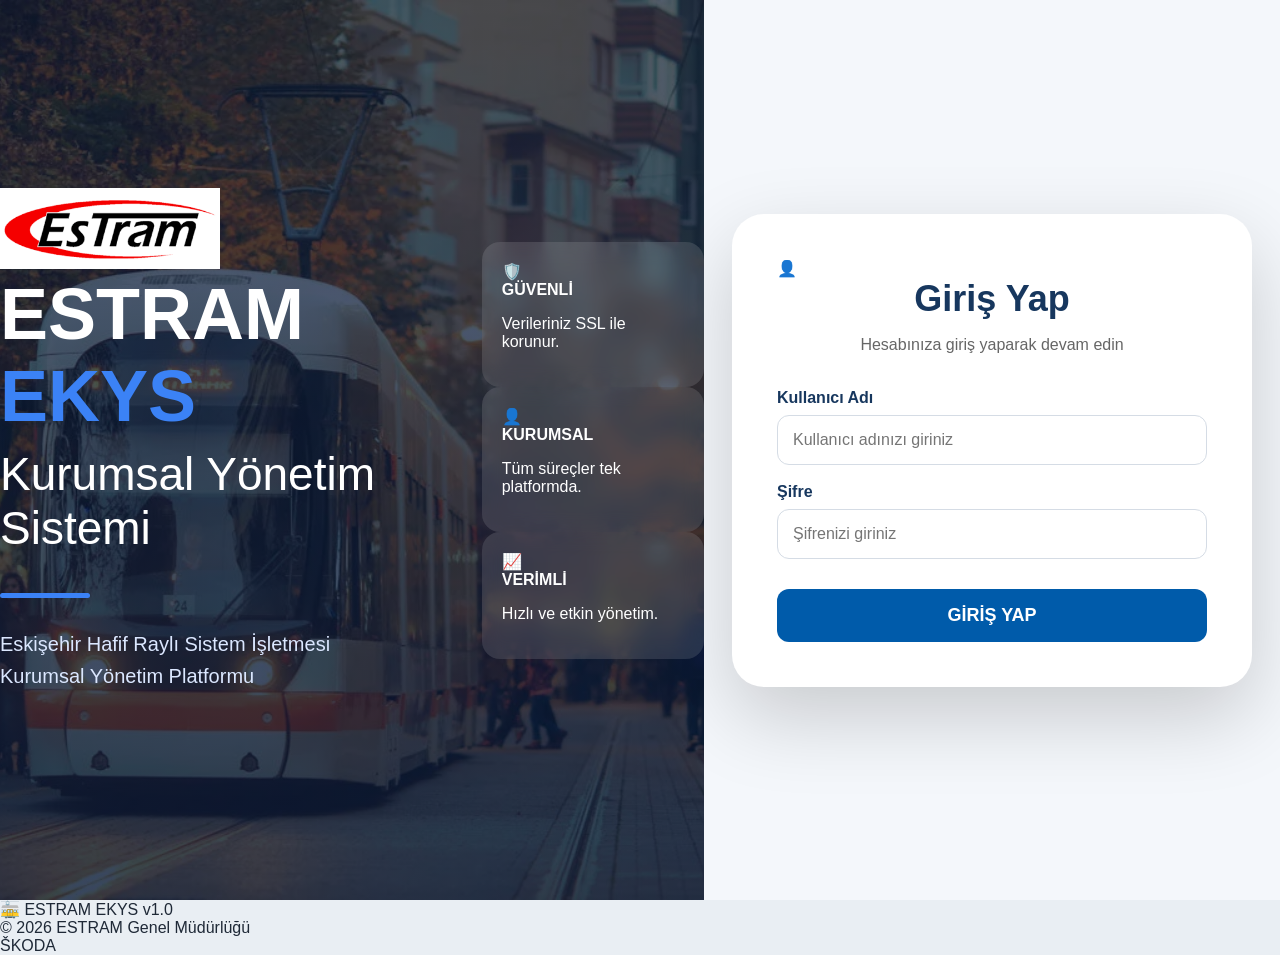
==== index.html @ 68ff5a72 "Revise login page structure and content Updated the layout and content of the login page, including " ====
<!DOCTYPE html>
<html lang="tr">

<head>

    <meta charset="UTF-8">
    <meta name="viewport" content="width=device-width, initial-scale=1.0">

    <title>ESTRAM Kurumsal Yönetim Sistemi</title>

    <link rel="stylesheet" href="style.css">

</head>

<body>

<div class="login-page">

    <!-- SOL TARAF -->

    <div class="login-left">

        <div class="overlay"></div>

        <div class="left-content">

            <img src="Estram.png" class="login-logo">

            <h1>
                ESTRAM
                <span>EKYS</span>
            </h1>

            <h2>Kurumsal Yönetim Sistemi</h2>

            <div class="blue-line"></div>

            <p>

                Eskişehir Hafif Raylı Sistem İşletmesi
                <br>
                Kurumsal Yönetim Platformu

            </p>

        </div>

        <div class="feature-bar">

            <div class="feature">

                <div class="icon">🛡️</div>

                <div>

                    <strong>GÜVENLİ</strong>

                    <p>Verileriniz SSL ile korunur.</p>

                </div>

            </div>

            <div class="feature">

                <div class="icon">👤</div>

                <div>

                    <strong>KURUMSAL</strong>

                    <p>Tüm süreçler tek platformda.</p>

                </div>

            </div>

            <div class="feature">

                <div class="icon">📈</div>

                <div>

                    <strong>VERİMLİ</strong>

                    <p>Hızlı ve etkin yönetim.</p>

                </div>

            </div>

        </div>

    </div>

    <!-- SAĞ TARAF -->

    <div class="login-right">

        <div class="login-card">

            <div class="login-icon">
                👤
            </div>

            <h2>Giriş Yap</h2>

            <p>
                Hesabınıza giriş yaparak devam edin
            </p>

            <label>Kullanıcı Adı</label>

            <input
                type="text"
                id="kullaniciAdi"
                placeholder="Kullanıcı adınızı giriniz">

            <label>Şifre</label>

            <input
                type="password"
                id="sifre"
                placeholder="Şifrenizi giriniz">

            <button onclick="girisYap()">
                GİRİŞ YAP
            </button>

        </div>

    </div>

</div>

<div class="login-footer">

    <div>
        🚋 ESTRAM EKYS <span>v1.0</span>
    </div>

    <div>
        © 2026 ESTRAM Genel Müdürlüğü
    </div>

    <div>
        ŠKODA
    </div>

</div>

<script src="script.js"></script>

</body>

</html>
---- style.css ----
body{
    margin:0;
    padding:0;
    min-height:100vh;
    background:#e9eef3;
    color:#1f2937;
    font-family:"Segoe UI",Arial,sans-serif;
}
/*==================================================
                LOGIN SAYFASI
==================================================*/

.login-page{
    display:flex;
    height:100vh;
}

.login-left{
    width:55%;
    background:
        linear-gradient(rgba(8,25,56,.70),rgba(8,25,56,.80)),
        url("tram.jpg");
    background-size:cover;
    background-position:center;
    display:flex;
    align-items:center;
    justify-content:center;
    color:#fff;
}

.left-content{
    width:75%;
}

.login-logo{
    width:220px;
    background:transparent;
}

.left-content h1{
    margin:0;
    font-size:72px;
    font-weight:700;
}

.left-content h1 span{
    color:#3b82f6;
}

.left-content h2{
    margin-top:10px;
    font-size:46px;
    font-weight:300;
}

.blue-line{
    width:90px;
    height:5px;
    border-radius:20px;
    background:#3b82f6;
    margin:30px 0;
}

.left-content p{
    font-size:20px;
    line-height:32px;
    color:#dbe7ff;
}

.login-features{
    margin-top:50px;
    display:flex;
    gap:18px;
}

.feature{
    flex:1;
    background:rgba(255,255,255,.12);
    border-radius:18px;
    padding:20px;
    backdrop-filter:blur(10px);
}

.feature strong{
    display:block;
    margin-bottom:8px;
}

.login-right{
    width:45%;
    display:flex;
    justify-content:center;
    align-items:center;
    background:#f4f7fb;
}

.login-card{
    width:430px;
    background:#fff;
    border-radius:32px;
    padding:45px;
    box-shadow:
        0 30px 80px rgba(0,0,0,.18);
}

.login-card h2{
    margin:0;
    text-align:center;
    color:#17375e;
    font-size:36px;
}

.login-card p{
    text-align:center;
    color:#666;
    margin-bottom:35px;
}

.login-card label{
    display:block;
    margin:18px 0 8px;
    font-weight:600;
    color:#17375e;
}

.login-card input{
    width:100%;
    padding:15px;
    border:1px solid #d5dce5;
    border-radius:12px;
    box-sizing:border-box;
    font-size:16px;
}

.login-card input:focus{
    border-color:#005baa;
    box-shadow:0 0 0 3px rgba(0,91,170,.15);
}

.login-card button{
    width:100%;
    margin-top:30px;
    padding:16px;
    border:none;
    border-radius:12px;
    background:#005baa;
    color:#fff;
    font-size:18px;
    font-weight:700;
}

.login-card button:hover{
    background:#004080;
}
button:hover {
    background: #003f7f;
}
.sidebar{
    position:fixed;
    left:0;
    top:0;
    width:240px;
    height:100%;
    background:#005baa;
    color:white;
    padding-top:25px;
}

.sidebar h2{
    text-align:center;
    margin-bottom:35px;
}

.sidebar a{
    display:block;
    color:white;
    text-decoration:none;
    padding:15px 25px;
}

.sidebar a:hover{
    background:#004080;
}

.content{
    margin-left:240px;
    width:calc(100% - 240px);
    min-height:100vh;
    padding:25px;
    overflow-x:auto;
}

.cards{
    display:flex;
    gap:20px;
    flex-wrap:wrap;
}

.card{
    width:220px;
    background:white;
    padding:20px;
    border-radius:12px;
    box-shadow:0 3px 12px rgba(0,0,0,.15);
}

.card h3{
    margin-top:0;
}

/* ===========================
   DASHBOARD
=========================== */

.dashboard{
    display:flex;
    flex-direction:column;
    gap:25px;
}

.dashboard-header{
    display:flex;
    justify-content:space-between;
    align-items:center;
    margin-bottom:10px;
}

.dashboard-header h1{
    font-size:30px;
    color:#17375e;
    margin:0;
}

.dashboard-header p{
    color:#666;
    margin-top:5px;
}

.stats{
    display:grid;
    grid-template-columns:repeat(auto-fit,minmax(240px,1fr));
    gap:20px;
}

.stat-card{
    background:#fff;
    border-radius:18px;
    padding:25px;
    box-shadow:0 10px 30px rgba(0,0,0,.08);
    transition:.25s;
    border-left:6px solid #0097a7;
}

.stat-card:hover{
    transform:translateY(-5px);
}

.stat-title{
    color:#777;
    font-size:15px;
}

.stat-value{
    font-size:34px;
    font-weight:bold;
    color:#17375e;
    margin-top:15px;
}

.moduller{
    display:grid;
    grid-template-columns:repeat(auto-fit,minmax(270px,1fr));
    gap:20px;
}

.modul-card{
    background:white;
    border-radius:18px;
    padding:25px;
    cursor:pointer;
    transition:.25s;
    box-shadow:0 10px 25px rgba(0,0,0,.08);
}

.modul-card:hover{
    transform:translateY(-6px);
}

.modul-icon{
    font-size:45px;
}

.modul-title{
    font-size:20px;
    font-weight:bold;
    color:#17375e;
    margin-top:15px;
}

.modul-desc{
    margin-top:10px;
    color:#666;
    line-height:1.5;
}
.toolbar{
    display:flex;
    justify-content:space-between;
    align-items:center;
    flex-wrap:wrap;
    gap:10px;
    margin-bottom:15px;
}

.toolbar-left{
    display:flex;
    gap:10px;
    align-items:center;
}

.toolbar-right{
    margin-left:auto;
}

.tarife{
    font-weight:bold;
    color:#0b4f8a;
}
/* ===========================
   ORTAK TABLO TASARIMI
=========================== */

.tablo{
    width:100%;
    border-collapse:collapse;
    background:#fff;
    border-radius:12px;
    overflow:hidden;
    box-shadow:0 5px 18px rgba(0,0,0,.08);
}

.tablo th{
    background:#005baa;
    color:#fff;
    padding:14px 12px;
    font-size:14px;
    font-weight:600;
    text-align:center;
}

.tablo td{
    padding:12px;
    border-bottom:1px solid #ececec;
}

.tablo tbody tr:nth-child(even){
    background:#f8fbff;
}

.tablo tbody tr:hover{
    background:#eef6ff;
}

.tablo button{
    width:auto;
    margin:0;
    padding:6px 12px;
    border-radius:6px;
    font-size:14px;
}

.form-kart{
    background:#fff;
    border-radius:15px;
    padding:20px;
    box-shadow:0 5px 18px rgba(0,0,0,.08);
    margin-bottom:20px;
}
.form-kart input,
.form-kart select,
.form-kart textarea{
    width:100%;
    box-sizing:border-box;
    padding:10px;
    margin:8px 0 15px;
}

.form-kart button{
    width:auto;
    margin-right:8px;
}
#icerik{
    width:100%;
    max-width:100%;
}

table{
    width:100%;
}

button{
    cursor:pointer;
}

input,
select,
textarea{
    border:1px solid #d0d7de;
    outline:none;
}

input:focus,
select:focus,
textarea:focus{
    border-color:#005baa;
}
.table-responsive{
    width:100%;
    overflow-x:auto;
}
.grafik-panel{
    margin-top:25px;
    background:#fff;
    border-radius:18px;
    padding:25px;
    box-shadow:0 8px 20px rgba(0,0,0,.08);
}

.grafik-panel canvas{
    width:100%!important;
    max-height:350px;
}
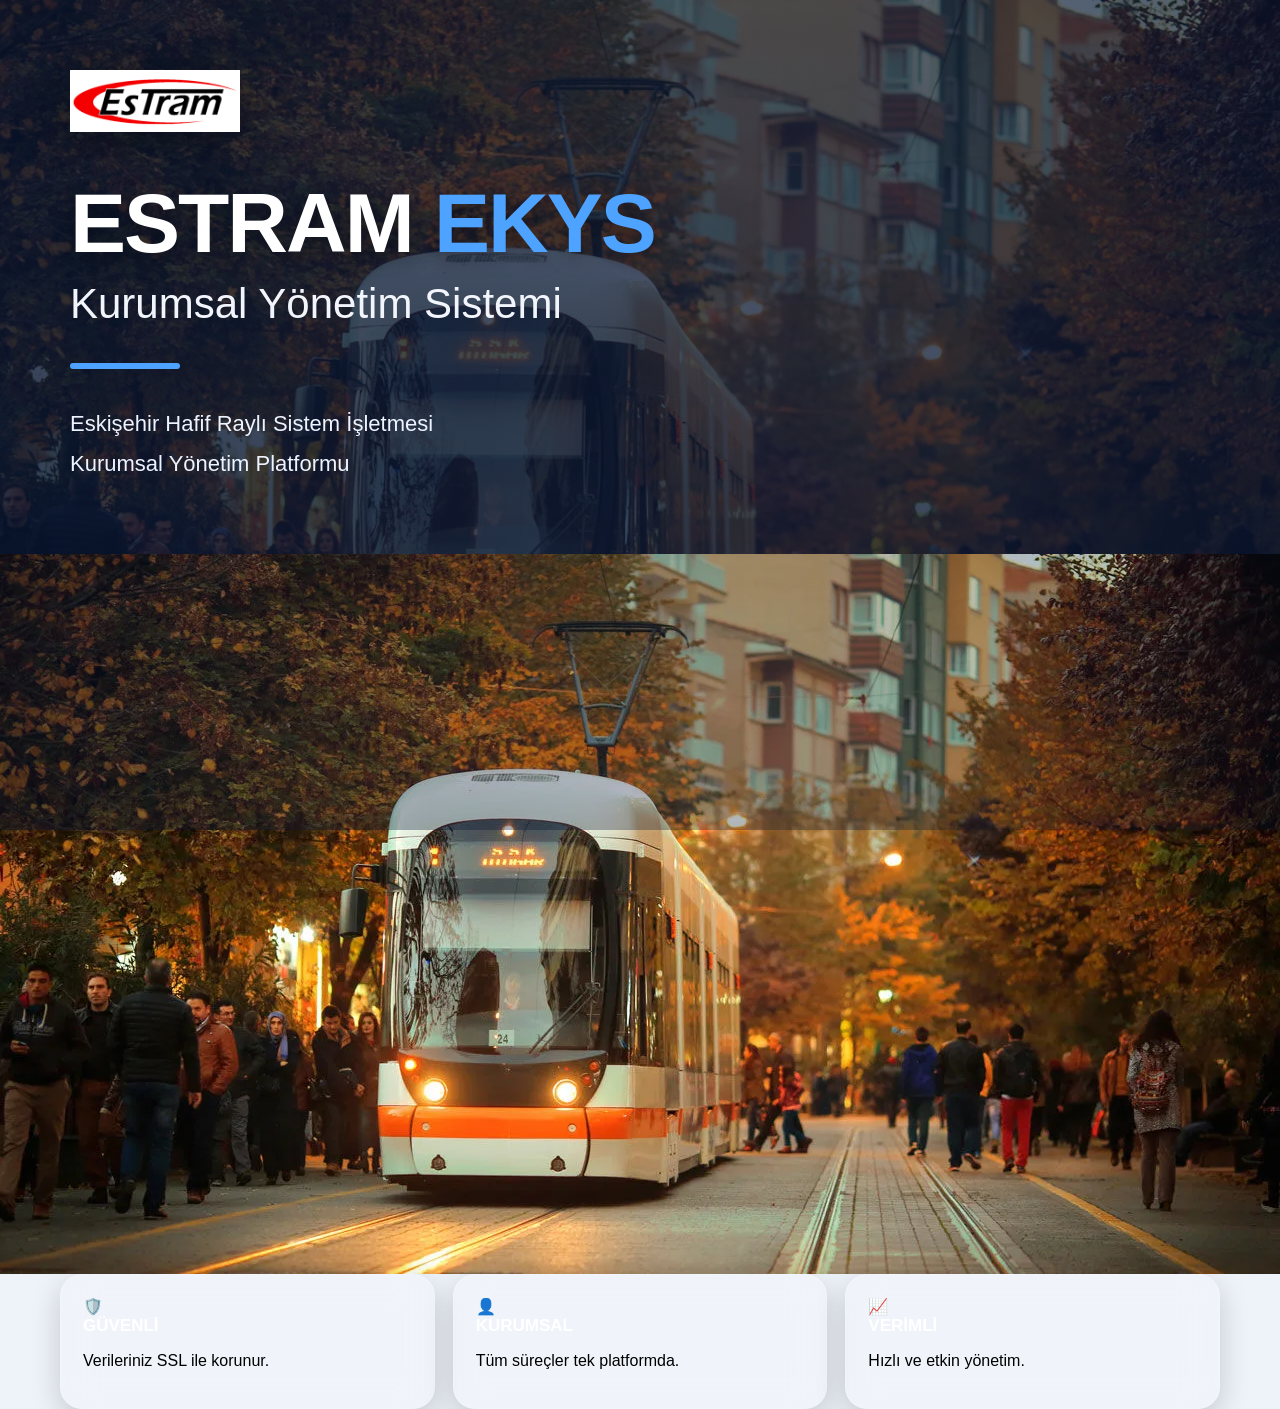
==== commit 969e13b1: "Update index.html" ====
--- a/index.html
+++ b/index.html
@@ -44,7 +44,7 @@
             </p>
 
         </div>
-
+<img src="tram.jpg" class="tram-image">
         <div class="feature-bar">
 
             <div class="feature">
--- a/style.css
+++ b/style.css
@@ -1,159 +1,322 @@
 body{
     margin:0;
     padding:0;
-    min-height:100vh;
-    background:#e9eef3;
-    color:#1f2937;
     font-family:"Segoe UI",Arial,sans-serif;
-}
+    background:#eef3fa;
+    overflow:hidden;
+}
+
 /*==================================================
-                LOGIN SAYFASI
+                    LOGIN SAYFASI
 ==================================================*/
 
 .login-page{
     display:flex;
-    height:100vh;
+    width:100%;
+    height:calc(100vh - 70px);
 }
 
 .login-left{
-    width:55%;
+
+    flex:58%;
+
+    position:relative;
+
     background:
-        linear-gradient(rgba(8,25,56,.70),rgba(8,25,56,.80)),
+        linear-gradient(rgba(8,22,52,.55),rgba(8,22,52,.78)),
         url("tram.jpg");
+
     background-size:cover;
-    background-position:center;
-    display:flex;
+    background-position:center center;
+    background-repeat:no-repeat;
+
+    display:flex;
+    flex-direction:column;
+    justify-content:space-between;
+
+}
+
+.login-left::before{
+
+    content:"";
+
+    position:absolute;
+
+    inset:0;
+
+    background:linear-gradient(
+        90deg,
+        rgba(7,20,45,.25),
+        rgba(7,20,45,.05)
+    );
+
+}
+
+.left-content{
+
+    position:relative;
+
+    z-index:2;
+
+    width:75%;
+
+    padding:70px;
+
+    color:#fff;
+
+}
+
+.login-logo{
+
+    width:170px;
+
+    height:auto;
+
+    margin-bottom:45px;
+
+    filter:drop-shadow(0 8px 20px rgba(0,0,0,.35));
+
+}
+
+.left-content h1{
+
+    margin:0;
+
+    font-size:84px;
+
+    font-weight:800;
+
+    letter-spacing:-2px;
+
+    line-height:1;
+
+    text-shadow:0 6px 20px rgba(0,0,0,.35);
+
+}
+
+.left-content h1 span{
+
+    color:#4da3ff;
+
+}
+
+.left-content h2{
+
+    margin:15px 0 0;
+
+    font-size:42px;
+
+    font-weight:300;
+
+    color:#f2f5fb;
+
+}
+
+.blue-line{
+
+    width:110px;
+
+    height:6px;
+
+    border-radius:30px;
+
+    background:#4da3ff;
+
+    margin:35px 0;
+
+}
+
+.left-content p{
+
+    margin:0;
+
+    font-size:22px;
+
+    line-height:1.8;
+
+    color:#edf3ff;
+
+    max-width:620px;
+
+}
+
+.login-features{
+
+    display:flex;
+
+    gap:22px;
+
+    margin-top:60px;
+
+}
+
+.feature{
+
+    flex:1;
+
+    background:rgba(255,255,255,.12);
+
+    border:1px solid rgba(255,255,255,.18);
+
+    backdrop-filter:blur(18px);
+
+    border-radius:22px;
+
+    padding:22px;
+
+    box-shadow:0 10px 30px rgba(0,0,0,.18);
+
+}
+
+.feature strong{
+
+    display:block;
+
+    margin-bottom:10px;
+
+    font-size:17px;
+
+    color:#fff;
+
+}
+.login-right{
+
+    flex:42%;
+
+    display:flex;
+
+    justify-content:center;
+
     align-items:center;
-    justify-content:center;
+
+    background:#f5f8fc;
+
+    padding:40px;
+
+}
+
+.login-card{
+
+    width:100%;
+    max-width:520px;
+
+    background:#ffffff;
+
+    border-radius:28px;
+
+    padding:55px 45px;
+
+    box-shadow:
+        0 25px 60px rgba(17,38,80,.12);
+
+}
+
+.login-card h2{
+
+    margin:0;
+
+    text-align:center;
+
+    color:#163763;
+
+    font-size:42px;
+
+    font-weight:700;
+
+}
+
+.login-card p{
+
+    text-align:center;
+
+    color:#6b7280;
+
+    margin:12px 0 35px;
+
+    font-size:17px;
+
+}
+
+.login-card label{
+
+    display:block;
+
+    margin:18px 0 8px;
+
+    font-weight:600;
+
+    color:#17375e;
+
+    font-size:15px;
+
+}
+
+.login-card input{
+
+    width:100%;
+
+    box-sizing:border-box;
+
+    padding:16px 18px;
+
+    border:1px solid #d7dee8;
+
+    border-radius:14px;
+
+    font-size:16px;
+
+    transition:.25s;
+
+}
+
+.login-card input:focus{
+
+    outline:none;
+
+    border-color:#2563eb;
+
+    box-shadow:0 0 0 4px rgba(37,99,235,.12);
+
+}
+
+.login-card button{
+
+    width:100%;
+
+    margin-top:30px;
+
+    padding:18px;
+
+    border:none;
+
+    border-radius:14px;
+
+    background:linear-gradient(135deg,#2563eb,#0b57d0);
+
     color:#fff;
-}
-
-.left-content{
-    width:75%;
-}
-
-.login-logo{
-    width:220px;
-    background:transparent;
-}
-
-.left-content h1{
-    margin:0;
-    font-size:72px;
+
+    font-size:18px;
+
     font-weight:700;
-}
-
-.left-content h1 span{
-    color:#3b82f6;
-}
-
-.left-content h2{
-    margin-top:10px;
-    font-size:46px;
-    font-weight:300;
-}
-
-.blue-line{
-    width:90px;
-    height:5px;
-    border-radius:20px;
-    background:#3b82f6;
-    margin:30px 0;
-}
-
-.left-content p{
-    font-size:20px;
-    line-height:32px;
-    color:#dbe7ff;
-}
-
-.login-features{
-    margin-top:50px;
-    display:flex;
-    gap:18px;
-}
-
-.feature{
-    flex:1;
-    background:rgba(255,255,255,.12);
-    border-radius:18px;
-    padding:20px;
-    backdrop-filter:blur(10px);
-}
-
-.feature strong{
-    display:block;
-    margin-bottom:8px;
-}
-
-.login-right{
-    width:45%;
-    display:flex;
-    justify-content:center;
-    align-items:center;
-    background:#f4f7fb;
-}
-
-.login-card{
-    width:430px;
-    background:#fff;
-    border-radius:32px;
-    padding:45px;
-    box-shadow:
-        0 30px 80px rgba(0,0,0,.18);
-}
-
-.login-card h2{
-    margin:0;
-    text-align:center;
-    color:#17375e;
-    font-size:36px;
-}
-
-.login-card p{
-    text-align:center;
-    color:#666;
-    margin-bottom:35px;
-}
-
-.login-card label{
-    display:block;
-    margin:18px 0 8px;
-    font-weight:600;
-    color:#17375e;
-}
-
-.login-card input{
-    width:100%;
-    padding:15px;
-    border:1px solid #d5dce5;
-    border-radius:12px;
-    box-sizing:border-box;
-    font-size:16px;
-}
-
-.login-card input:focus{
-    border-color:#005baa;
-    box-shadow:0 0 0 3px rgba(0,91,170,.15);
-}
-
-.login-card button{
-    width:100%;
-    margin-top:30px;
-    padding:16px;
-    border:none;
-    border-radius:12px;
-    background:#005baa;
-    color:#fff;
-    font-size:18px;
-    font-weight:700;
+
+    cursor:pointer;
+
+    transition:.25s;
+
 }
 
 .login-card button:hover{
-    background:#004080;
-}
-button:hover {
-    background: #003f7f;
+
+    transform:translateY(-2px);
+
+    background:linear-gradient(135deg,#1d4ed8,#0a4ab5);
+
+}
+
+button:hover{
+
+    background:#003f7f;
+
 }
 .sidebar{
     position:fixed;
@@ -207,7 +370,75 @@
 .card h3{
     margin-top:0;
 }
-
+.overlay{
+    position:absolute;
+    inset:0;
+    background:rgba(8,22,52,.20);
+}
+
+.feature-bar{
+
+    position:relative;
+
+    z-index:2;
+
+    display:flex;
+
+    gap:18px;
+
+    margin:0 60px 50px;
+
+}
+
+.login-footer{
+
+    height:70px;
+
+    background:#071b42;
+
+    color:#fff;
+
+    display:flex;
+
+    justify-content:space-between;
+
+    align-items:center;
+
+    padding:0 40px;
+
+    font-size:16px;
+
+}
+
+.login-footer span{
+
+    color:#4da3ff;
+
+}
+
+.login-icon{
+
+    width:90px;
+
+    height:90px;
+
+    margin:0 auto 25px;
+
+    border-radius:50%;
+
+    background:#eef4ff;
+
+    display:flex;
+
+    justify-content:center;
+
+    align-items:center;
+
+    font-size:42px;
+
+    color:#2563eb;
+
+}
 /* ===========================
    DASHBOARD
 =========================== */
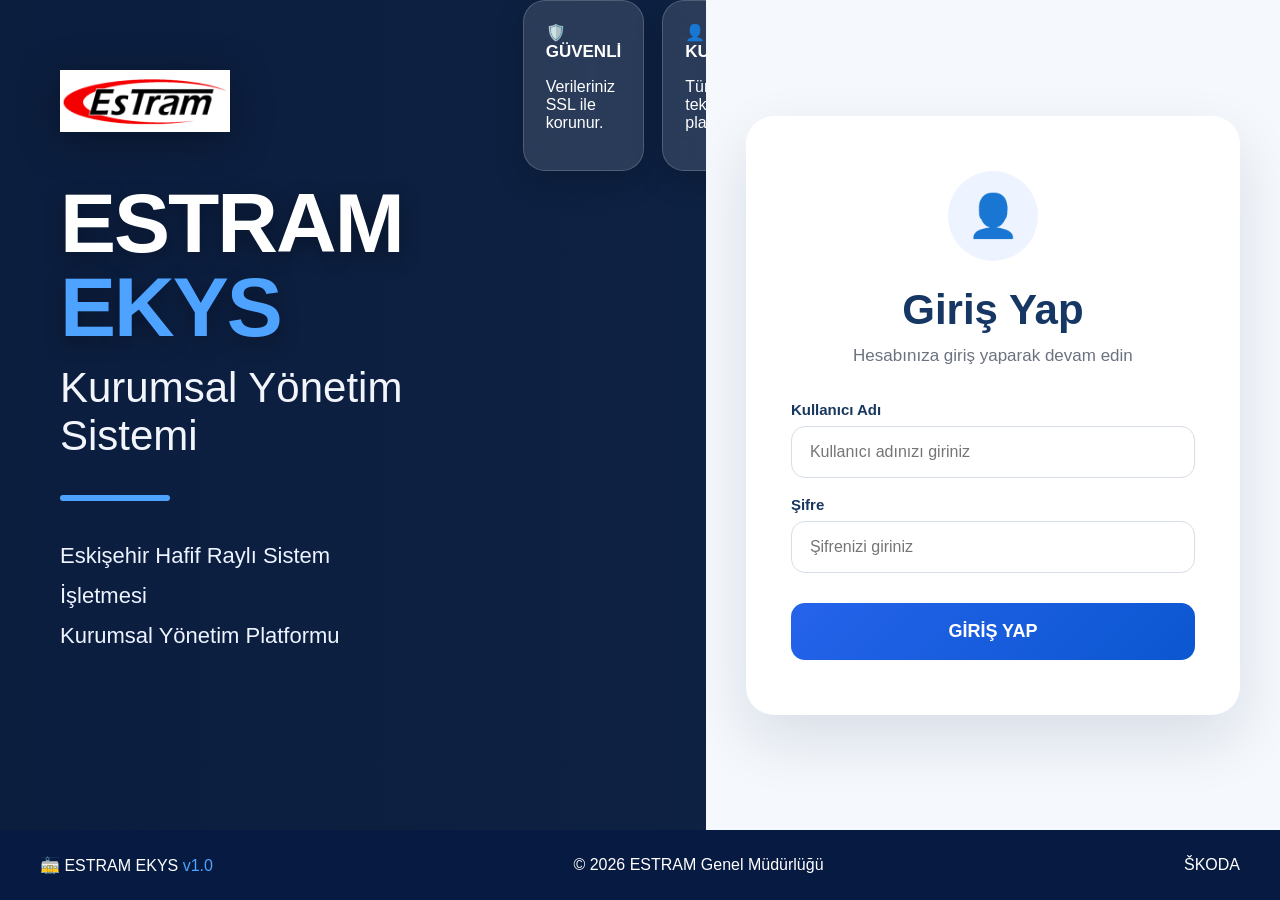
==== commit 0507d698: "Update index.html" ====
--- a/index.html
+++ b/index.html
@@ -44,7 +44,7 @@
             </p>
 
         </div>
-<img src="tram.jpg" class="tram-image">
+
         <div class="feature-bar">
 
             <div class="feature">
--- a/style.css
+++ b/style.css
@@ -17,25 +17,15 @@
 }
 
 .login-left{
-
-    flex:58%;
-
+    width:60%;
     position:relative;
-
-    background:
-        linear-gradient(rgba(8,22,52,.55),rgba(8,22,52,.78)),
-        url("tram.jpg");
-
-    background-size:cover;
-    background-position:center center;
-    background-repeat:no-repeat;
-
-    display:flex;
-    flex-direction:column;
-    justify-content:space-between;
-
-}
-
+    overflow:hidden;
+    background:#102548;
+    display:flex;
+    align-items:flex-start;
+    justify-content:flex-start;
+    color:#fff;
+}
 .login-left::before{
 
     content:"";
@@ -53,17 +43,10 @@
 }
 
 .left-content{
-
     position:relative;
-
-    z-index:2;
-
-    width:75%;
-
-    padding:70px;
-
-    color:#fff;
-
+    z-index:5;
+    width:70%;
+    padding:70px 60px;
 }
 
 .login-logo{
@@ -139,7 +122,14 @@
     max-width:620px;
 
 }
-
+.tram-image{
+    position:absolute;
+    bottom:0;
+    left:50%;
+    transform:translateX(-5%);
+    width:820px;
+    z-index:1;
+}
 .login-features{
 
     display:flex;
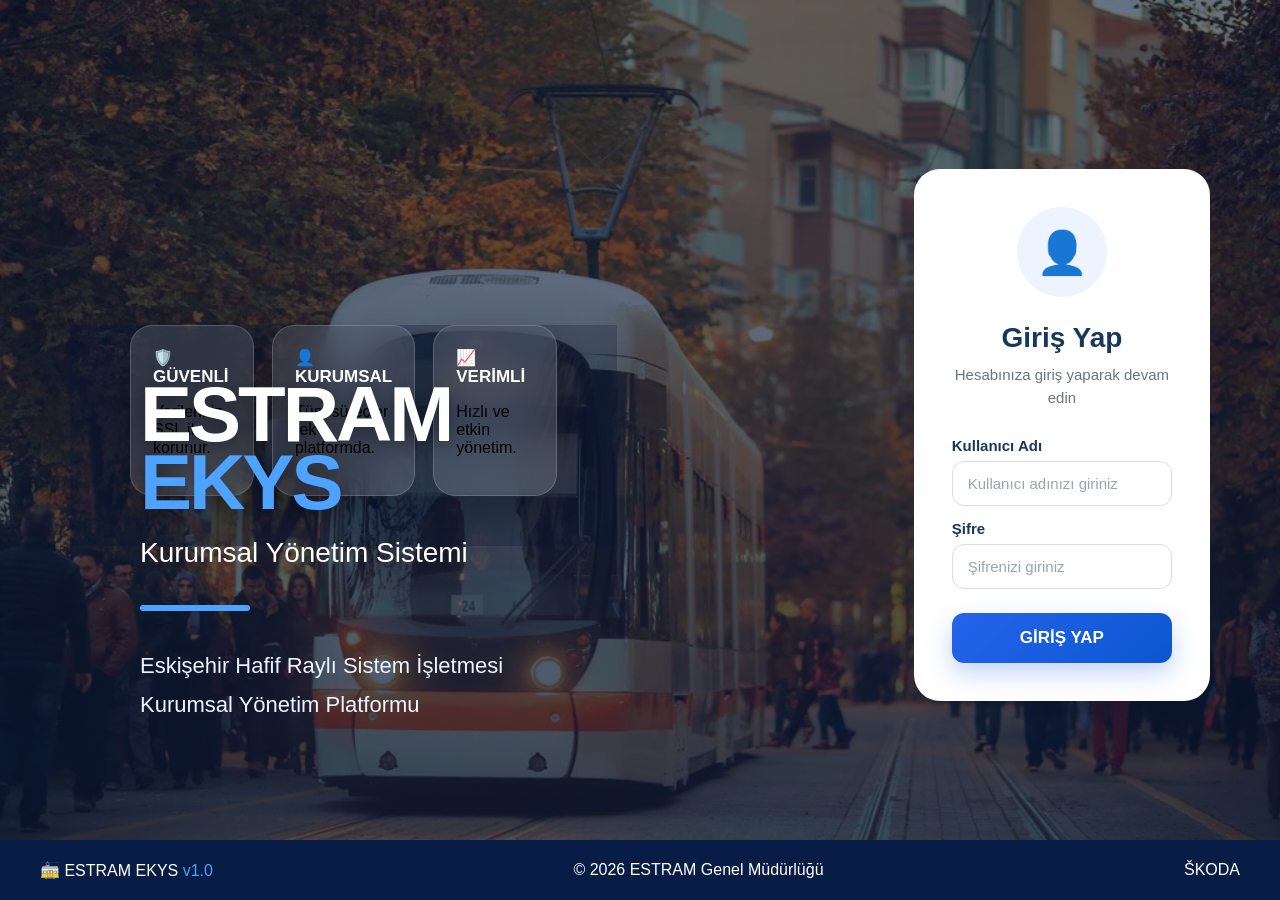
==== commit aa05f0e3: "Fix HTML structure and formatting" ====
--- a/index.html
+++ b/index.html
@@ -23,8 +23,6 @@
         <div class="overlay"></div>
 
         <div class="left-content">
-
-            <img src="Estram.png" class="login-logo">
 
             <h1>
                 ESTRAM
--- a/style.css
+++ b/style.css
@@ -1,9 +1,13 @@
 body{
     margin:0;
-    padding:0;
     font-family:"Segoe UI",Arial,sans-serif;
-    background:#eef3fa;
     overflow:hidden;
+
+    background:
+        linear-gradient(rgba(10,24,55,.60),rgba(10,24,55,.75)),
+        url("tram.jpg") center center/cover no-repeat;
+
+    height:100vh;
 }
 
 /*==================================================
@@ -11,20 +15,21 @@
 ==================================================*/
 
 .login-page{
-    display:flex;
-    width:100%;
-    height:calc(100vh - 70px);
+    position:relative;
+    display:flex;
+    justify-content:space-between;
+    align-items:center;
+    width:100%;
+    height:100vh;
+    padding:60px 70px 90px;
+    box-sizing:border-box;
 }
 
 .login-left{
-    width:60%;
+    width:48%;
+    background:none;
     position:relative;
-    overflow:hidden;
-    background:#102548;
-    display:flex;
-    align-items:flex-start;
-    justify-content:flex-start;
-    color:#fff;
+    z-index:2;
 }
 .login-left::before{
 
@@ -43,55 +48,60 @@
 }
 
 .left-content{
-    position:relative;
+
+    position:absolute;
+
+    left:70px;
+
+    top:55px;
+
+    width:520px;
+
     z-index:5;
-    width:70%;
-    padding:70px 60px;
-}
-
-.login-logo{
-
-    width:170px;
-
-    height:auto;
-
-    margin-bottom:45px;
-
-    filter:drop-shadow(0 8px 20px rgba(0,0,0,.35));
 
 }
 
 .left-content h1{
 
-    margin:0;
-
-    font-size:84px;
+    margin:0 0 8px;
+
+    font-size:78px;
 
     font-weight:800;
 
-    letter-spacing:-2px;
-
-    line-height:1;
-
-    text-shadow:0 6px 20px rgba(0,0,0,.35);
+    line-height:.88;
+
+    letter-spacing:-3px;
+
+    color:#fff;
+
+    text-shadow:0 5px 18px rgba(0,0,0,.35);
 
 }
 
 .left-content h1 span{
 
+    color:#4ea1ff;
+
+}
+
+.left-content h1 span{
+
     color:#4da3ff;
 
 }
 
 .left-content h2{
 
-    margin:15px 0 0;
-
-    font-size:42px;
-
-    font-weight:300;
-
-    color:#f2f5fb;
+    margin:18px 0 0;
+
+    font-size:28px;
+
+    font-weight:400;
+
+    color:#ffffff;
+
+    line-height:1.25;
 
 }
 
@@ -170,34 +180,29 @@
 
 }
 .login-right{
-
-    flex:42%;
-
-    display:flex;
-
-    justify-content:center;
-
+    width:42%;
+    display:flex;
+    justify-content:flex-end;
     align-items:center;
-
-    background:#f5f8fc;
-
-    padding:40px;
-
+    background:none;
+    z-index:2;
 }
 
 .login-card{
 
-    width:100%;
-    max-width:520px;
+    width:420px;
+    max-width:90%;
 
     background:#ffffff;
 
     border-radius:28px;
 
-    padding:55px 45px;
-
-    box-shadow:
-        0 25px 60px rgba(17,38,80,.12);
+    padding:36px 38px;
+
+    box-shadow:0 20px 45px rgba(17,38,80,.15);
+
+    position:relative;
+    z-index:10;
 
 }
 
@@ -207,91 +212,116 @@
 
     text-align:center;
 
-    color:#163763;
-
-    font-size:42px;
+    color:#17375e;
+
+    font-size:28px;
 
     font-weight:700;
 
 }
-
 .login-card p{
 
     text-align:center;
 
     color:#6b7280;
 
-    margin:12px 0 35px;
+    font-size:15px;
+
+    margin:10px 0 28px;
+
+    line-height:1.5;
+
+}
+.login-card{
+
+    width:46%;
+    max-width:440px;
+
+    background:#fff;
+
+    border-radius:26px;
+
+    padding:38px 38px;
+
+    box-shadow:0 20px 45px rgba(17,38,80,.15);
+
+}
+
+.login-card label{
+
+    display:block;
+
+    margin:14px 0 7px;
+
+    font-weight:600;
+
+    color:#17375e;
+
+    font-size:15px;
+
+}
+
+.login-card input{
+
+    width:100%;
+
+    box-sizing:border-box;
+
+    padding:13px 15px;
+
+    border:1px solid #d7dee8;
+
+    border-radius:12px;
+
+    font-size:15px;
+
+    transition:.25s;
+
+}
+.login-card input::placeholder{
+    color:#9aa4b2;
+}
+
+.login-card input:focus{
+    border-color:#2563eb;
+    box-shadow:0 0 0 4px rgba(37,99,235,.12);
+}
+
+.login-card input:focus{
+
+    outline:none;
+
+    border-color:#2563eb;
+
+    box-shadow:0 0 0 4px rgba(37,99,235,.12);
+
+}
+
+.login-card button{
+
+    width:100%;
+
+    margin-top:24px;
+
+    padding:15px;
+
+    border:none;
+
+    border-radius:12px;
+
+    background:linear-gradient(135deg,#2563eb,#0b57d0);
+
+    color:#fff;
 
     font-size:17px;
 
-}
-
-.login-card label{
-
-    display:block;
-
-    margin:18px 0 8px;
-
-    font-weight:600;
-
-    color:#17375e;
-
-    font-size:15px;
-
-}
-
-.login-card input{
-
-    width:100%;
-
-    box-sizing:border-box;
-
-    padding:16px 18px;
-
-    border:1px solid #d7dee8;
-
-    border-radius:14px;
-
-    font-size:16px;
+    font-weight:700;
+
+    cursor:pointer;
 
     transition:.25s;
 
-}
-
-.login-card input:focus{
-
-    outline:none;
-
-    border-color:#2563eb;
-
-    box-shadow:0 0 0 4px rgba(37,99,235,.12);
-
-}
-
-.login-card button{
-
-    width:100%;
-
-    margin-top:30px;
-
-    padding:18px;
-
-    border:none;
-
-    border-radius:14px;
-
-    background:linear-gradient(135deg,#2563eb,#0b57d0);
-
-    color:#fff;
-
-    font-size:18px;
-
-    font-weight:700;
-
-    cursor:pointer;
-
-    transition:.25s;
+    box-shadow:0 10px 25px rgba(37,99,235,.28);
 
 }
 
@@ -299,7 +329,7 @@
 
     transform:translateY(-2px);
 
-    background:linear-gradient(135deg,#1d4ed8,#0a4ab5);
+    box-shadow:0 14px 30px rgba(37,99,235,.35);
 
 }
 
@@ -381,23 +411,23 @@
 }
 
 .login-footer{
-
-    height:70px;
-
-    background:#071b42;
+    position:fixed;
+    left:0;
+    bottom:0;
+    width:100%;
+    height:60px;
+
+    background:#081d45;
+
+    display:flex;
+    justify-content:space-between;
+    align-items:center;
+
+    padding:0 40px;
+    box-sizing:border-box;
 
     color:#fff;
-
-    display:flex;
-
-    justify-content:space-between;
-
-    align-items:center;
-
-    padding:0 40px;
-
-    font-size:16px;
-
+    z-index:20;
 }
 
 .login-footer span{
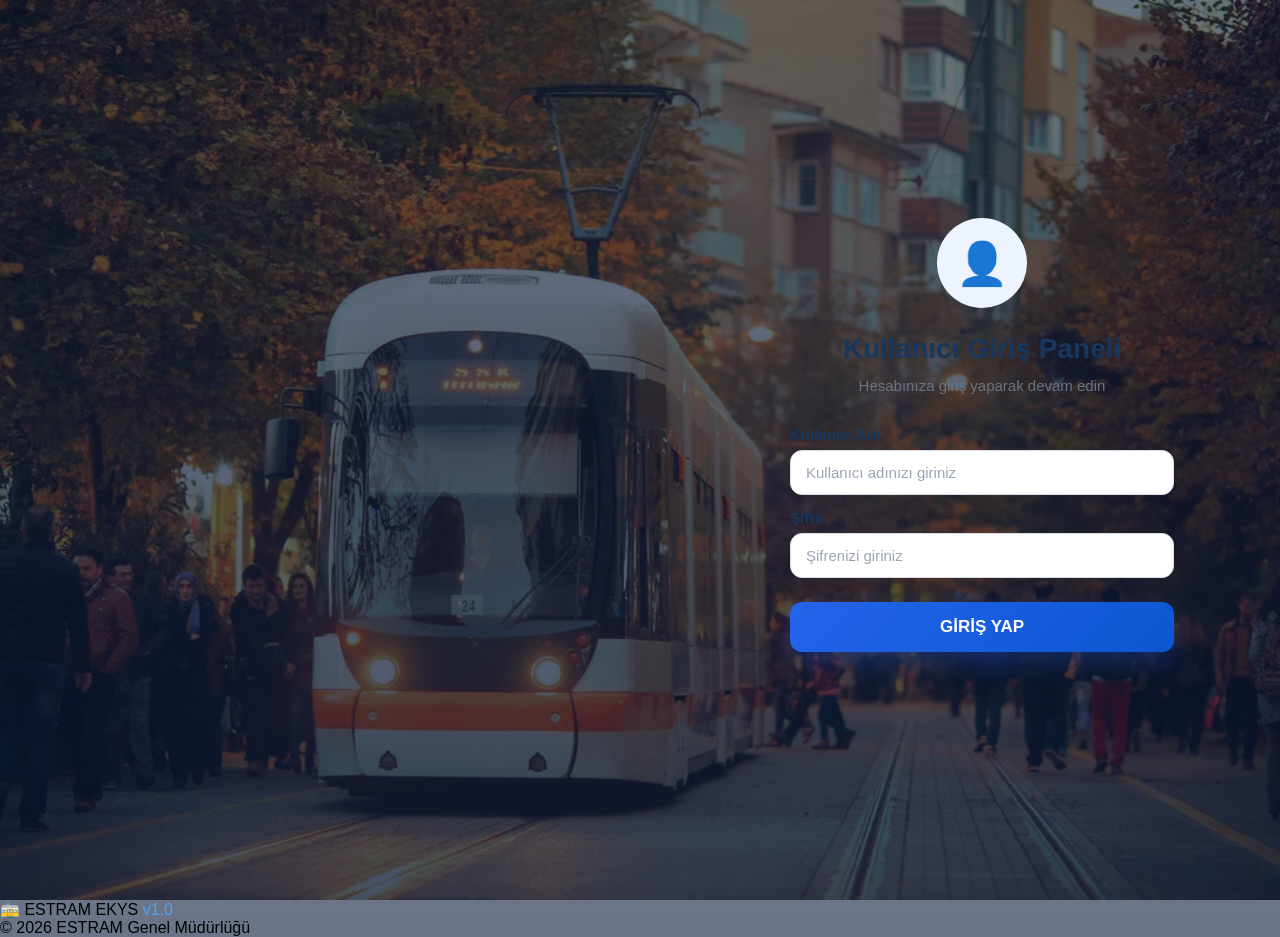
==== commit 8761f065: "Modify login panel heading and layout Updated the user login panel heading and adjusted the layout f" ====
--- a/index.html
+++ b/index.html
@@ -101,7 +101,7 @@
                 👤
             </div>
 
-            <h2>Giriş Yap</h2>
+            <h2>Kullanıcı Giriş Paneli</h2>
 
             <p>
                 Hesabınıza giriş yaparak devam edin
@@ -141,10 +141,6 @@
         © 2026 ESTRAM Genel Müdürlüğü
     </div>
 
-    <div>
-        ŠKODA
-    </div>
-
 </div>
 
 <script src="script.js"></script>
--- a/style.css
+++ b/style.css
@@ -26,10 +26,15 @@
 }
 
 .login-left{
+
     width:48%;
-    background:none;
+
     position:relative;
+
     z-index:2;
+
+    overflow:hidden;
+
 }
 .login-left::before{
 
@@ -48,30 +53,29 @@
 }
 
 .left-content{
-
+  
     position:absolute;
 
     left:70px;
 
-    top:55px;
+    top:80px;
 
     width:520px;
 
     z-index:5;
-
 }
 
 .left-content h1{
 
-    margin:0 0 8px;
-
-    font-size:78px;
+    margin:0;
+
+    font-size:64px;
 
     font-weight:800;
 
-    line-height:.88;
-
-    letter-spacing:-3px;
+    line-height:.95;
+
+    letter-spacing:-2px;
 
     color:#fff;
 
@@ -81,41 +85,37 @@
 
 .left-content h1 span{
 
-    color:#4ea1ff;
-
-}
-
-.left-content h1 span{
-
     color:#4da3ff;
 
 }
 
 .left-content h2{
 
-    margin:18px 0 0;
-
-    font-size:28px;
-
-    font-weight:400;
+    margin:16px 0 0;
+
+    font-size:22px;
+
+    font-weight:300;
 
     color:#ffffff;
 
-    line-height:1.25;
+    line-height:1.35;
+
+    text-shadow:0 2px 8px rgba(0,0,0,.25);
 
 }
 
 .blue-line{
 
-    width:110px;
-
-    height:6px;
+    width:90px;
+
+    height:5px;
 
     border-radius:30px;
 
     background:#4da3ff;
 
-    margin:35px 0;
+    margin:28px 0;
 
 }
 
@@ -123,13 +123,13 @@
 
     margin:0;
 
-    font-size:22px;
-
-    line-height:1.8;
+    font-size:16px;
+
+    line-height:1.6;
 
     color:#edf3ff;
 
-    max-width:620px;
+    max-width:500px;
 
 }
 .tram-image{
@@ -140,15 +140,6 @@
     width:820px;
     z-index:1;
 }
-.login-features{
-
-    display:flex;
-
-    gap:22px;
-
-    margin-top:60px;
-
-}
 
 .feature{
 
@@ -180,29 +171,27 @@
 
 }
 .login-right{
-    width:42%;
-    display:flex;
+
+    width:40%;
+
+    display:flex;
+
     justify-content:flex-end;
+
     align-items:center;
-    background:none;
-    z-index:2;
-}
-
+
+    z-index:5;
+
+}
 .login-card{
 
-    width:420px;
-    max-width:90%;
-
-    background:#ffffff;
-
-    border-radius:28px;
-
-    padding:36px 38px;
-
-    box-shadow:0 20px 45px rgba(17,38,80,.15);
-
-    position:relative;
-    z-index:10;
+    width:400px;
+
+    max-width:100%;
+
+    padding:36px;
+
+    border-radius:22px;
 
 }
 
@@ -230,20 +219,6 @@
     margin:10px 0 28px;
 
     line-height:1.5;
-
-}
-.login-card{
-
-    width:46%;
-    max-width:440px;
-
-    background:#fff;
-
-    border-radius:26px;
-
-    padding:38px 38px;
-
-    box-shadow:0 20px 45px rgba(17,38,80,.15);
 
 }
 
@@ -280,11 +255,6 @@
 }
 .login-card input::placeholder{
     color:#9aa4b2;
-}
-
-.login-card input:focus{
-    border-color:#2563eb;
-    box-shadow:0 0 0 4px rgba(37,99,235,.12);
 }
 
 .login-card input:focus{
@@ -391,43 +361,34 @@
     margin-top:0;
 }
 .overlay{
+
     position:absolute;
+
     inset:0;
+
     background:rgba(8,22,52,.20);
-}
+
+    z-index:1;
+
+}
+
 
 .feature-bar{
 
-    position:relative;
-
-    z-index:2;
-
-    display:flex;
-
-    gap:18px;
-
-    margin:0 60px 50px;
-
-}
-
-.login-footer{
-    position:fixed;
-    left:0;
-    bottom:0;
-    width:100%;
-    height:60px;
-
-    background:#081d45;
-
-    display:flex;
-    justify-content:space-between;
-    align-items:center;
-
-    padding:0 40px;
-    box-sizing:border-box;
-
-    color:#fff;
-    z-index:20;
+    position:absolute;
+
+    left:70px;
+
+    bottom:90px;
+
+    display:flex;
+
+    gap:22px;
+
+    width:620px;
+
+    z-index:5;
+
 }
 
 .login-footer span{
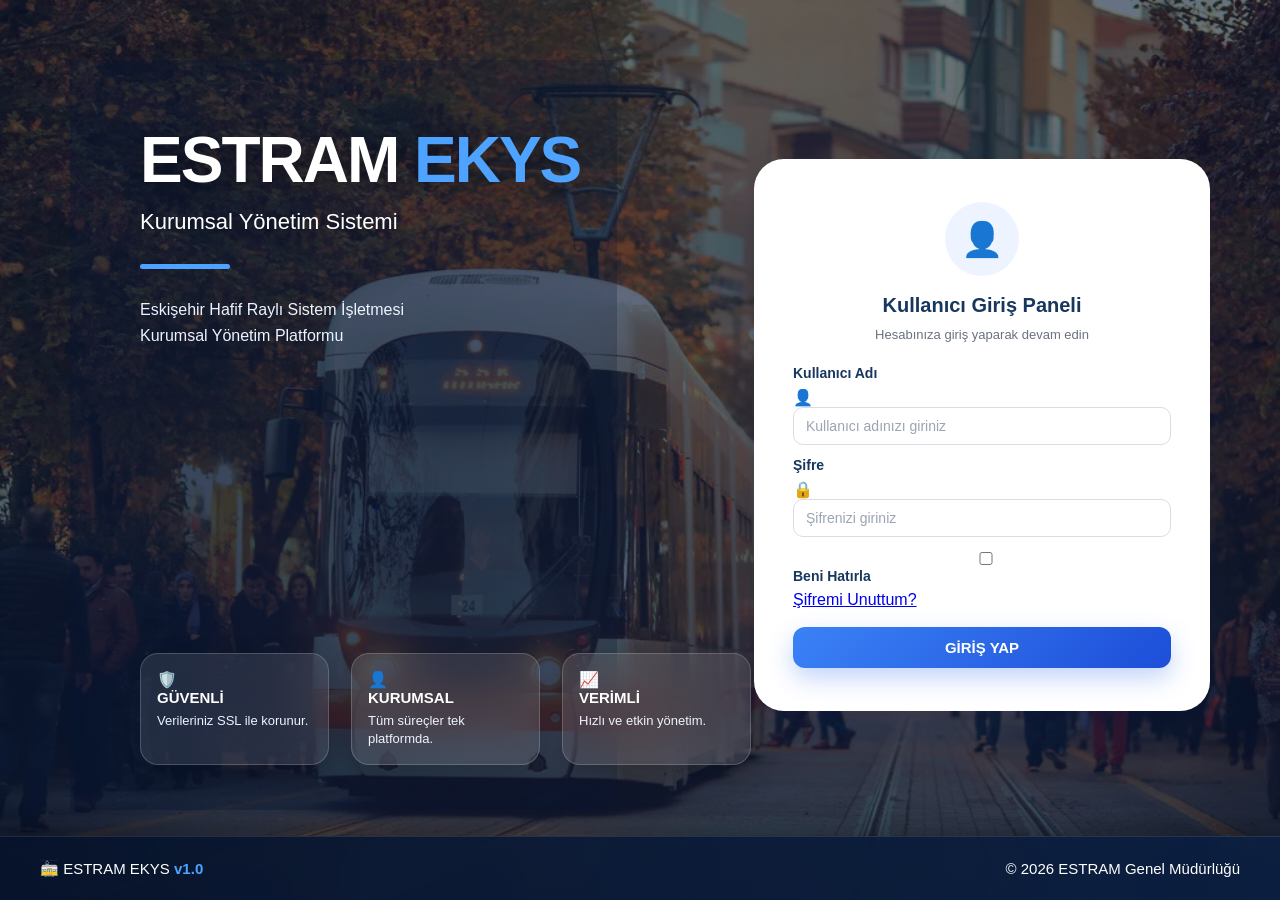
==== commit 0bf992ef: "Update index.html" ====
--- a/index.html
+++ b/index.html
@@ -107,24 +107,46 @@
                 Hesabınıza giriş yaparak devam edin
             </p>
 
-            <label>Kullanıcı Adı</label>
+           <label>Kullanıcı Adı</label>
 
-            <input
-                type="text"
-                id="kullaniciAdi"
-                placeholder="Kullanıcı adınızı giriniz">
+<div class="input-group">
 
-            <label>Şifre</label>
+    <span class="input-icon">👤</span>
 
-            <input
-                type="password"
-                id="sifre"
-                placeholder="Şifrenizi giriniz">
+    <input
+        type="text"
+        id="kullaniciAdi"
+        placeholder="Kullanıcı adınızı giriniz">
 
-            <button onclick="girisYap()">
-                GİRİŞ YAP
-            </button>
+</div>
 
+<label>Şifre</label>
+
+<div class="input-group">
+
+    <span class="input-icon">🔒</span>
+
+    <input
+        type="password"
+        id="sifre"
+        placeholder="Şifrenizi giriniz">
+
+</div>
+
+<div class="login-options">
+
+    <label class="remember-me">
+        <input type="checkbox">
+        <span>Beni Hatırla</span>
+    </label>
+
+    <a href="#">Şifremi Unuttum?</a>
+
+</div>
+
+<button onclick="girisYap()">
+    GİRİŞ YAP
+</button>
         </div>
 
     </div>
--- a/style.css
+++ b/style.css
@@ -29,11 +29,17 @@
 
     width:48%;
 
+    height:100%;
+
     position:relative;
 
+    display:flex;
+
+    flex-direction:column;
+
+    justify-content:flex-start;
+
     z-index:2;
-
-    overflow:hidden;
 
 }
 .login-left::before{
@@ -53,16 +59,19 @@
 }
 
 .left-content{
-  
+
     position:absolute;
 
+    top:70px;
+
     left:70px;
 
-    top:80px;
-
     width:520px;
 
-    z-index:5;
+    display:block;
+
+    z-index:20;
+
 }
 
 .left-content h1{
@@ -143,33 +152,96 @@
 
 .feature{
 
-    flex:1;
-
-    background:rgba(255,255,255,.12);
+    flex:0 0 155px;
+
+    max-width:155px;
+
+    background:rgba(255,255,255,.10);
 
     border:1px solid rgba(255,255,255,.18);
 
-    backdrop-filter:blur(18px);
-
-    border-radius:22px;
-
-    padding:22px;
-
-    box-shadow:0 10px 30px rgba(0,0,0,.18);
-
-}
-
+    backdrop-filter:blur(24px);
+
+    -webkit-backdrop-filter:blur(24px);
+
+    border-radius:18px;
+
+    padding:16px;
+
+    box-shadow:0 10px 28px rgba(0,0,0,.20);
+
+    transition:all .35s ease;
+
+    overflow:hidden;
+
+    position:relative;
+
+}
+
+.feature::before{
+
+    content:"";
+
+    position:absolute;
+
+    top:0;
+
+    left:-120%;
+
+    width:60%;
+
+    height:100%;
+
+    background:linear-gradient(
+        90deg,
+        transparent,
+        rgba(255,255,255,.18),
+        transparent
+    );
+
+    transition:.6s;
+
+}
+
+.feature:hover{
+
+    transform:translateY(-8px) scale(1.03);
+
+    background:rgba(255,255,255,.15);
+
+    border-color:rgba(255,255,255,.35);
+
+    box-shadow:0 18px 40px rgba(0,0,0,.28);
+
+}
+
+.feature:hover::before{
+
+    left:160%;
+
+}
 .feature strong{
 
     display:block;
 
-    margin-bottom:10px;
-
-    font-size:17px;
+    margin-bottom:6px;
+
+    font-size:15px;
 
     color:#fff;
 
 }
+.feature p{
+
+    margin:0;
+
+    font-size:13px;
+
+    line-height:1.4;
+
+    color:#eef4ff;
+
+}
 .login-right{
 
     width:40%;
@@ -185,13 +257,32 @@
 }
 .login-card{
 
-    width:400px;
-
+    width:430px;
     max-width:100%;
 
-    padding:36px;
-
-    border-radius:22px;
+    padding:42px 38px;
+
+    background:#ffffff;
+
+    border-radius:30px;
+
+    box-shadow:
+        0 20px 60px rgba(18,39,88,.18),
+        0 5px 15px rgba(18,39,88,.08);
+
+    border:1px solid rgba(255,255,255,.7);
+
+    transition:.35s;
+
+}
+
+.login-card:hover{
+
+    transform:translateY(-4px);
+
+    box-shadow:
+        0 28px 70px rgba(18,39,88,.20),
+        0 8px 20px rgba(18,39,88,.10);
 
 }
 
@@ -203,7 +294,7 @@
 
     color:#17375e;
 
-    font-size:28px;
+    font-size:20px;
 
     font-weight:700;
 
@@ -214,9 +305,9 @@
 
     color:#6b7280;
 
-    font-size:15px;
-
-    margin:10px 0 28px;
+    font-size:13px;
+
+    margin:8px 0 20px;
 
     line-height:1.5;
 
@@ -226,13 +317,13 @@
 
     display:block;
 
-    margin:14px 0 7px;
+    margin:12px 0 7px;
 
     font-weight:600;
 
     color:#17375e;
 
-    font-size:15px;
+    font-size:14px;
 
 }
 
@@ -242,15 +333,15 @@
 
     box-sizing:border-box;
 
-    padding:13px 15px;
+    padding:10px 12px;
 
     border:1px solid #d7dee8;
 
-    border-radius:12px;
-
-    font-size:15px;
-
-    transition:.25s;
+    border-radius:10px;
+
+    font-size:14px;
+
+    transition:.3s;
 
 }
 .login-card input::placeholder{
@@ -271,25 +362,25 @@
 
     width:100%;
 
-    margin-top:24px;
-
-    padding:15px;
+    margin-top:18px;
+
+    padding:12px;
 
     border:none;
 
     border-radius:12px;
 
-    background:linear-gradient(135deg,#2563eb,#0b57d0);
+    background:linear-gradient(135deg,#3b82f6,#1d4ed8);
 
     color:#fff;
 
-    font-size:17px;
+    font-size:15px;
 
     font-weight:700;
 
     cursor:pointer;
 
-    transition:.25s;
+    transition:all .3s ease;
 
     box-shadow:0 10px 25px rgba(37,99,235,.28);
 
@@ -297,17 +388,21 @@
 
 .login-card button:hover{
 
-    transform:translateY(-2px);
-
-    box-shadow:0 14px 30px rgba(37,99,235,.35);
-
-}
-
-button:hover{
-
-    background:#003f7f;
-
-}
+    transform:translateY(-3px);
+
+    background:linear-gradient(135deg,#3b82f6,#2563eb);
+
+    box-shadow:
+        0 15px 35px rgba(37,99,235,.45),
+        0 0 18px rgba(37,99,235,.35);
+
+}
+.login-card button:active{
+
+    transform:scale(.98);
+
+}
+
 .sidebar{
     position:fixed;
     left:0;
@@ -361,49 +456,28 @@
     margin-top:0;
 }
 .overlay{
-
     position:absolute;
-
     inset:0;
-
     background:rgba(8,22,52,.20);
-
-    z-index:1;
-
-}
-
-
+}
 .feature-bar{
-
     position:absolute;
-
     left:70px;
-
-    bottom:90px;
-
-    display:flex;
-
+    bottom:45px;   
+    display:flex;
     gap:22px;
-
-    width:620px;
-
-    z-index:5;
-
-}
-
-.login-footer span{
-
-    color:#4da3ff;
-
-}
+    width:720px;
+    z-index:21;
+}
+
 
 .login-icon{
 
-    width:90px;
-
-    height:90px;
-
-    margin:0 auto 25px;
+    width:74px;
+
+    height:74px;
+
+    margin:0 auto 18px;
 
     border-radius:50%;
 
@@ -415,7 +489,7 @@
 
     align-items:center;
 
-    font-size:42px;
+    font-size:34px;
 
     color:#2563eb;
 
@@ -641,3 +715,60 @@
     width:100%!important;
     max-height:350px;
 }
+/* ===========================
+   LOGIN FOOTER
+=========================== */
+
+.login-footer{
+
+    position:fixed;
+
+    left:0;
+
+    bottom:0;
+
+    width:100%;
+
+    height:64px;
+
+    padding:0 40px;
+
+    box-sizing:border-box;
+
+    display:flex;
+
+    justify-content:space-between;
+
+    align-items:center;
+
+    background:linear-gradient(
+        90deg,
+        rgba(5,18,42,.92),
+        rgba(10,30,65,.88)
+    );
+
+    backdrop-filter:blur(18px);
+
+    -webkit-backdrop-filter:blur(18px);
+
+    border-top:1px solid rgba(255,255,255,.10);
+
+    box-shadow:0 -8px 25px rgba(0,0,0,.28);
+
+    color:#ffffff;
+
+    font-size:15px;
+
+    font-weight:500;
+
+    z-index:999;
+
+}
+
+.login-footer span{
+
+    color:#4da3ff;
+
+    font-weight:700;
+
+}
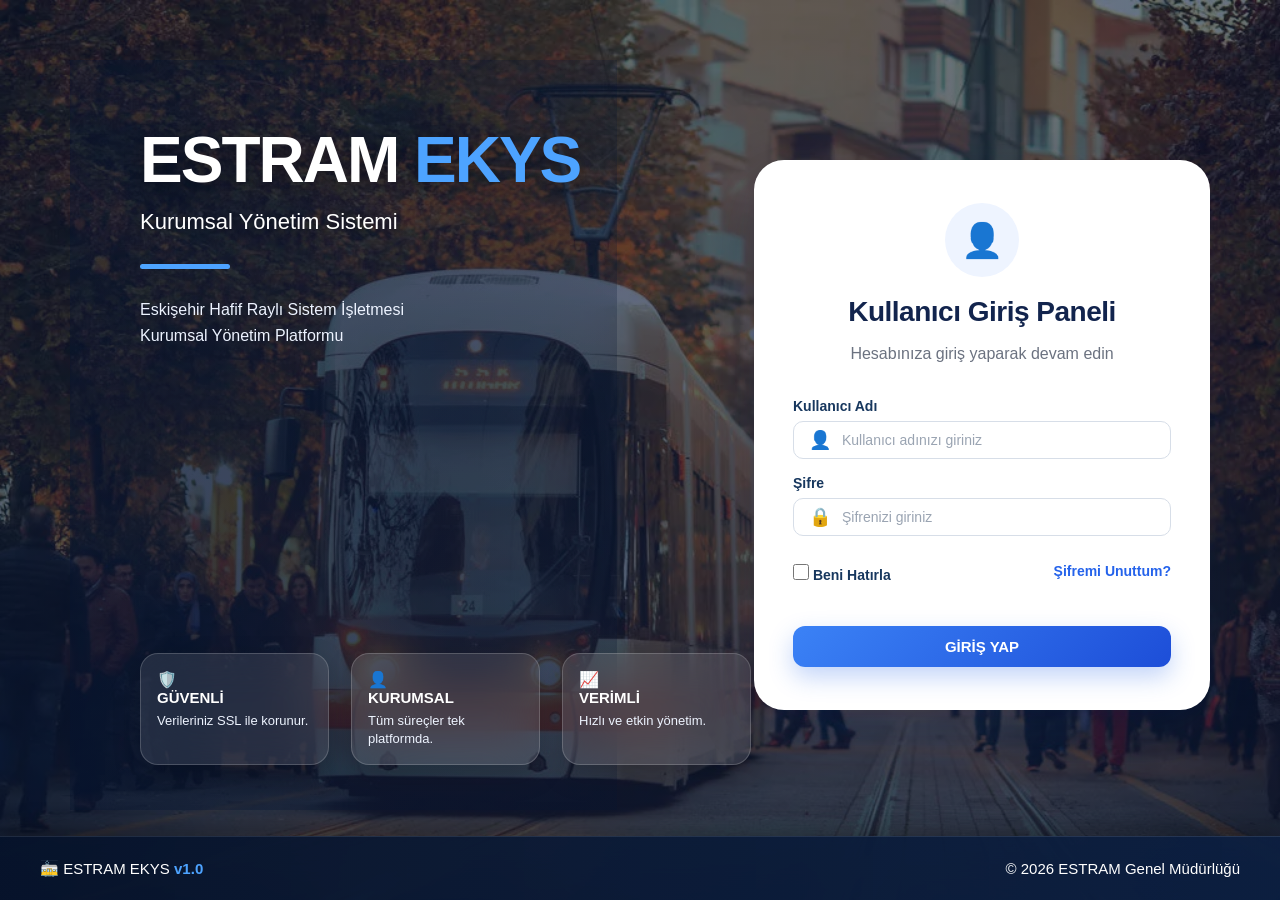
==== commit 05b1c20f: "Update index.html" ====
--- a/index.html
+++ b/index.html
@@ -140,7 +140,9 @@
         <span>Beni Hatırla</span>
     </label>
 
-    <a href="#">Şifremi Unuttum?</a>
+    <a href="javascript:alert('Bu özellik yakında eklenecektir.')">
+    Şifremi Unuttum?
+</a>
 
 </div>
 
--- a/style.css
+++ b/style.css
@@ -257,8 +257,12 @@
 }
 .login-card{
 
-    width:430px;
+    width:380px;   /* 430px yerine */
+
     max-width:100%;
+
+    margin-left:0;
+    margin-right:auto;
 
     padding:42px 38px;
 
@@ -278,25 +282,29 @@
 
 .login-card:hover{
 
-    transform:translateY(-4px);
+    transform:translateY(-6px);
 
     box-shadow:
-        0 28px 70px rgba(18,39,88,.20),
-        0 8px 20px rgba(18,39,88,.10);
+        0 35px 90px rgba(20,40,90,.20),
+        0 12px 35px rgba(20,40,90,.10);
 
 }
 
 .login-card h2{
 
-    margin:0;
+    margin:0 0 12px;
 
     text-align:center;
 
-    color:#17375e;
-
-    font-size:20px;
-
-    font-weight:700;
+    color:#12244d;
+
+    font-size:28px;
+
+    font-weight:800;
+
+    letter-spacing:-0.5px;
+
+    line-height:1.2;
 
 }
 .login-card p{
@@ -305,11 +313,11 @@
 
     color:#6b7280;
 
-    font-size:13px;
-
-    margin:8px 0 20px;
-
-    line-height:1.5;
+    font-size:16px;
+
+    margin:0 0 32px;
+
+    line-height:1.6;
 
 }
 
@@ -772,3 +780,70 @@
     font-weight:700;
 
 }
+.input-group{
+    position:relative;
+    margin-bottom:16px;
+}
+
+.input-group input{
+    padding-left:48px;
+}
+
+.input-icon{
+    position:absolute;
+    left:16px;
+    top:50%;
+    transform:translateY(-50%);
+    font-size:18px;
+    color:#8a94a6;
+    pointer-events:none;
+}
+
+.login-options{
+    display:flex;
+    justify-content:space-between;
+    align-items:center;
+    margin:8px 0 18px;
+}
+
+.remember-me{
+    display:flex;
+    align-items:center;
+    gap:8px;
+    font-size:14px;
+    color:#4b5563;
+    cursor:pointer;
+}
+
+.remember-me input{
+    width:16px;
+    height:16px;
+    margin:0;
+}
+
+.login-options a{
+    color:#2563eb;
+    text-decoration:none;
+    font-size:14px;
+    font-weight:600;
+}
+
+.login-options a:hover{
+    text-decoration:underline;
+}
+.login-logo{
+
+    width:110px;
+    display:block;
+    margin:0 auto 20px;
+
+}
+
+.login-text{
+
+    text-align:center;
+    color:#666;
+    margin-bottom:25px;
+    line-height:22px;
+
+}
